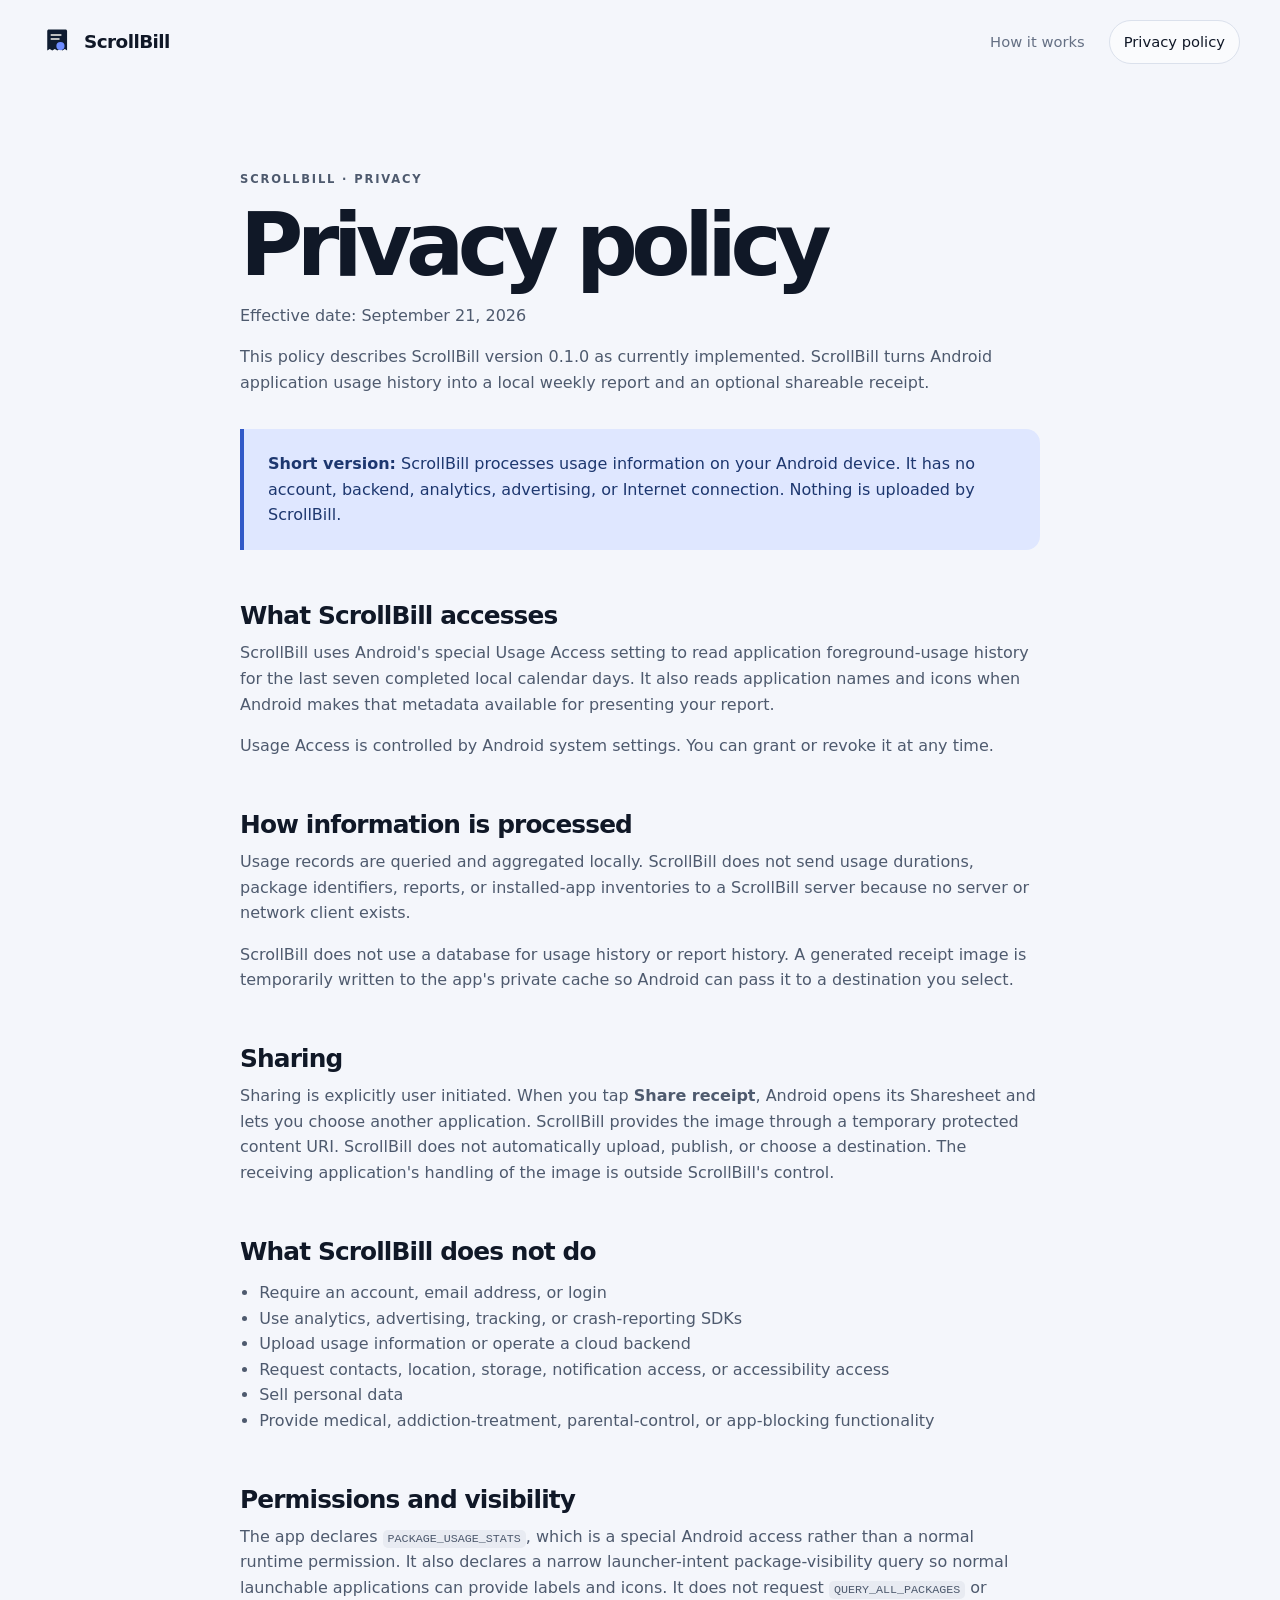
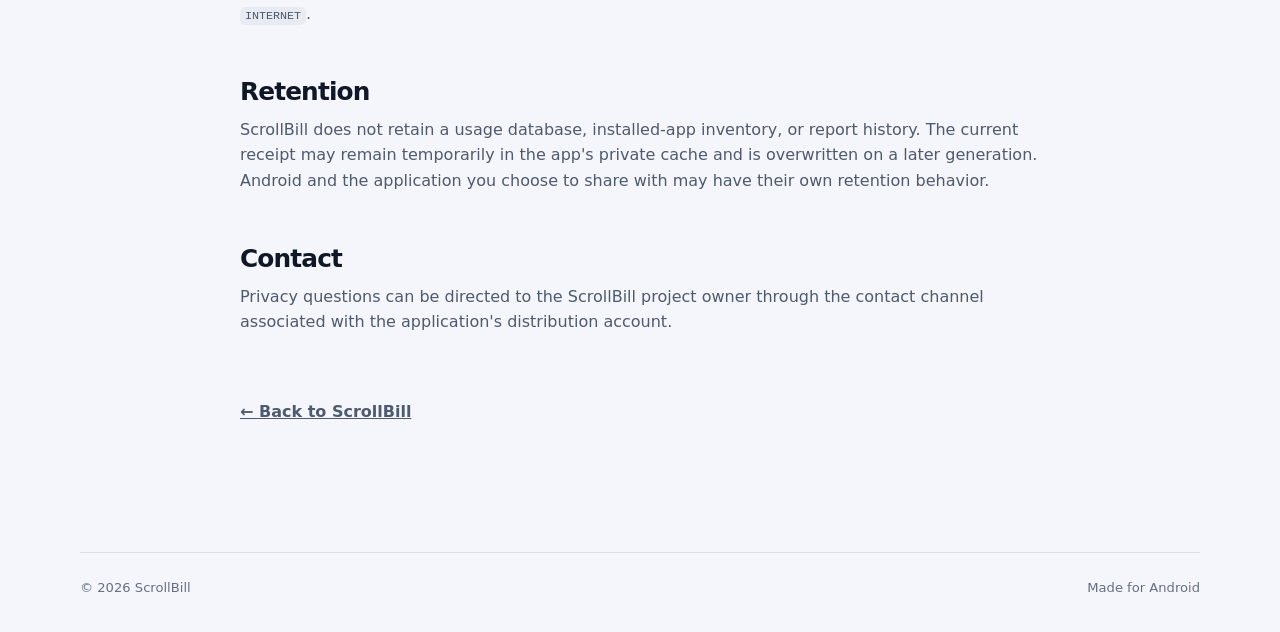
==== docs/privacy.html @ b6c968b8 "feat: add ScrollBill landing and privacy pages" ====
<!doctype html>
<html lang="en">
<head>
  <meta charset="utf-8">
  <meta name="viewport" content="width=device-width, initial-scale=1">
  <meta name="description" content="ScrollBill privacy policy. Reports are calculated locally on your Android device.">
  <meta name="theme-color" content="#0f1c31">
  <title>Privacy policy — ScrollBill</title>
  <link rel="stylesheet" href="styles.css">
</head>
<body>
  <header class="site-header">
    <a class="brand" href="index.html" aria-label="ScrollBill home">
      <svg class="brand-mark" viewBox="0 0 108 108" aria-hidden="true">
        <path class="mark-paper" d="M27 14h54c2.8 0 5 2.2 5 5v62l-7-5-8 5-8-5-8 5-8-5-8 5-8-5-8 5V19c0-2.8 2.2-5 5-5Z"/>
        <path class="mark-ink" d="M34 29h34v5H34zm0 13h28v5H34z"/>
        <path class="mark-accent" d="M78 67a13 13 0 1 1-26 0 13 13 0 0 1 26 0Zm-15-9h4v10l-7 5-2-3 5-4V58Z"/>
      </svg>
      <span>ScrollBill</span>
    </a>
    <nav class="nav-links" aria-label="Primary navigation">
      <a href="index.html#how-it-works">How it works</a>
      <a class="nav-button" href="privacy.html">Privacy policy</a>
    </nav>
  </header>

  <main class="legal-page section-shell">
    <p class="eyebrow">ScrollBill · Privacy</p>
    <h1>Privacy policy</h1>
    <p class="legal-lede">Effective date: September 21, 2026</p>
    <p>This policy describes ScrollBill version 0.1.0 as currently implemented. ScrollBill turns Android application usage history into a local weekly report and an optional shareable receipt.</p>

    <div class="legal-callout">
      <strong>Short version:</strong> ScrollBill processes usage information on your Android device. It has no account, backend, analytics, advertising, or Internet connection. Nothing is uploaded by ScrollBill.
    </div>

    <h2>What ScrollBill accesses</h2>
    <p>ScrollBill uses Android's special Usage Access setting to read application foreground-usage history for the last seven completed local calendar days. It also reads application names and icons when Android makes that metadata available for presenting your report.</p>
    <p>Usage Access is controlled by Android system settings. You can grant or revoke it at any time.</p>

    <h2>How information is processed</h2>
    <p>Usage records are queried and aggregated locally. ScrollBill does not send usage durations, package identifiers, reports, or installed-app inventories to a ScrollBill server because no server or network client exists.</p>
    <p>ScrollBill does not use a database for usage history or report history. A generated receipt image is temporarily written to the app's private cache so Android can pass it to a destination you select.</p>

    <h2>Sharing</h2>
    <p>Sharing is explicitly user initiated. When you tap <strong>Share receipt</strong>, Android opens its Sharesheet and lets you choose another application. ScrollBill provides the image through a temporary protected content URI. ScrollBill does not automatically upload, publish, or choose a destination. The receiving application's handling of the image is outside ScrollBill's control.</p>

    <h2>What ScrollBill does not do</h2>
    <ul>
      <li>Require an account, email address, or login</li>
      <li>Use analytics, advertising, tracking, or crash-reporting SDKs</li>
      <li>Upload usage information or operate a cloud backend</li>
      <li>Request contacts, location, storage, notification access, or accessibility access</li>
      <li>Sell personal data</li>
      <li>Provide medical, addiction-treatment, parental-control, or app-blocking functionality</li>
    </ul>

    <h2>Permissions and visibility</h2>
    <p>The app declares <code>PACKAGE_USAGE_STATS</code>, which is a special Android access rather than a normal runtime permission. It also declares a narrow launcher-intent package-visibility query so normal launchable applications can provide labels and icons. It does not request <code>QUERY_ALL_PACKAGES</code> or <code>INTERNET</code>.</p>

    <h2>Retention</h2>
    <p>ScrollBill does not retain a usage database, installed-app inventory, or report history. The current receipt may remain temporarily in the app's private cache and is overwritten on a later generation. Android and the application you choose to share with may have their own retention behavior.</p>

    <h2>Contact</h2>
    <p>Privacy questions can be directed to the ScrollBill project owner through the contact channel associated with the application's distribution account.</p>

    <p class="legal-back"><a href="index.html">← Back to ScrollBill</a></p>
  </main>

  <footer class="site-footer section-shell">
    <span>© <span data-current-year>2026</span> ScrollBill</span>
    <span>Made for Android</span>
  </footer>
  <script src="script.js"></script>
</body>
</html>
---- docs/styles.css ----
:root {
  --ink: #101827;
  --navy: #0f1c31;
  --muted: #657084;
  --paper: #f8f5ee;
  --mist: #f4f6fb;
  --line: #dbe1ec;
  --accent: #3159c8;
  --accent-soft: #dfe7ff;
  --teal: #0c7b73;
  --shadow: 0 26px 70px rgba(15, 28, 49, .16);
}

* { box-sizing: border-box; }
html { scroll-behavior: smooth; }
body {
  margin: 0;
  color: var(--ink);
  background: var(--mist);
  font-family: Inter, ui-sans-serif, system-ui, -apple-system, BlinkMacSystemFont, "Segoe UI", sans-serif;
  line-height: 1.6;
}
a { color: inherit; }
.section-shell { width: min(1120px, calc(100% - 48px)); margin-inline: auto; }
.site-header {
  width: min(1200px, calc(100% - 48px));
  margin: 0 auto;
  min-height: 84px;
  display: flex;
  align-items: center;
  justify-content: space-between;
  gap: 24px;
}
.brand { display: inline-flex; align-items: center; gap: 10px; text-decoration: none; font-weight: 800; letter-spacing: -.03em; font-size: 1.15rem; }
.brand-mark { width: 34px; height: 34px; display: block; }
.mark-paper { fill: var(--navy); }
.mark-ink { fill: var(--paper); }
.mark-accent { fill: #6e8cff; }
.nav-links { display: flex; align-items: center; gap: 24px; color: var(--muted); font-size: .92rem; }
.nav-links a { text-decoration: none; }
.nav-links a:hover, .site-footer a:hover { color: var(--accent); }
.nav-button { padding: 9px 14px; border: 1px solid var(--line); border-radius: 999px; color: var(--ink); background: rgba(255,255,255,.56); }
.hero { min-height: 690px; display: grid; grid-template-columns: minmax(0, 1fr) minmax(360px, 470px); align-items: center; gap: 72px; padding: 76px 0 96px; }
.eyebrow { margin: 0 0 16px; color: var(--teal); font-size: .72rem; font-weight: 800; letter-spacing: .16em; text-transform: uppercase; }
h1, h2, h3, p { margin-top: 0; }
h1 { max-width: 660px; margin-bottom: 24px; font-size: clamp(3.3rem, 7vw, 6.6rem); line-height: .95; letter-spacing: -.075em; }
h2 { margin-bottom: 18px; font-size: clamp(2.4rem, 5vw, 4.6rem); line-height: .98; letter-spacing: -.065em; }
h3 { margin-bottom: 10px; font-size: 1.25rem; line-height: 1.1; letter-spacing: -.025em; }
.hero-lede { max-width: 560px; color: var(--muted); font-size: 1.16rem; }
.hero-actions { display: flex; flex-wrap: wrap; gap: 12px; margin: 32px 0 22px; }
.button { display: inline-flex; align-items: center; gap: 12px; min-height: 48px; padding: 12px 18px; border-radius: 999px; text-decoration: none; font-weight: 750; font-size: .92rem; }
.button-primary { color: #fff; background: var(--navy); box-shadow: 0 12px 24px rgba(15,28,49,.18); }
.button-primary:hover { background: #1d3150; transform: translateY(-1px); }
.button-quiet { color: var(--ink); background: transparent; border: 1px solid var(--line); }
.privacy-note { display: flex; align-items: center; gap: 9px; color: var(--muted); font-size: .88rem; }
.note-dot { width: 8px; height: 8px; border-radius: 50%; background: var(--teal); box-shadow: 0 0 0 5px rgba(12,123,115,.12); }
.hero-receipt { position: relative; width: min(100%, 420px); justify-self: center; }
.receipt-shadow { position: absolute; inset: 8% -4% -5%; background: #c9d2e2; filter: blur(28px); opacity: .75; transform: rotate(4deg); }
.receipt-card { position: relative; padding: 36px 32px 34px; color: #131b29; background: var(--paper); box-shadow: var(--shadow); clip-path: polygon(0 0,100% 0,100% 97%,96% 100%,92% 97%,88% 100%,84% 97%,80% 100%,76% 97%,72% 100%,68% 97%,64% 100%,60% 97%,56% 100%,52% 97%,48% 100%,44% 97%,40% 100%,36% 97%,32% 100%,28% 97%,24% 100%,20% 97%,16% 100%,12% 97%,8% 100%,4% 97%,0 100%); }
.receipt-head { display: grid; gap: 5px; }
.receipt-brand { font-size: 1.22rem; font-weight: 900; letter-spacing: .08em; }
.receipt-meta, .receipt-date, .receipt-label, .receipt-section-label { color: #687184; font-size: .65rem; font-weight: 800; letter-spacing: .13em; text-transform: uppercase; }
.receipt-total { display: grid; gap: 5px; margin: 44px 0 24px; }
.receipt-number { font-size: clamp(2.8rem, 7vw, 4.3rem); line-height: .9; font-weight: 900; letter-spacing: -.07em; }
.receipt-rule { height: 1px; margin: 19px 0; background: #b9c0c9; }
.receipt-section-label { margin-bottom: 11px; color: #3159c8; }
.receipt-row, .receipt-summary { display: flex; justify-content: space-between; gap: 18px; padding: 6px 0; font-family: ui-monospace, SFMono-Regular, Menlo, Consolas, monospace; font-size: .83rem; }
.receipt-row strong, .receipt-summary strong { white-space: nowrap; font-weight: 800; }
.receipt-summary { font-size: .88rem; }
.receipt-summary:first-of-type { font-size: 1rem; font-weight: 850; }
.receipt-footer { margin-top: 37px; font-size: .72rem; font-weight: 900; letter-spacing: .11em; }
.receipt-made { margin-top: 9px; color: #687184; font-size: .67rem; }
.trust-strip { border-block: 1px solid var(--line); background: rgba(255,255,255,.58); }
.trust-grid { min-height: 128px; display: grid; grid-template-columns: 1fr 2fr auto; align-items: center; gap: 32px; }
.trust-grid .eyebrow { margin: 0; }
.trust-grid p:not(.eyebrow) { max-width: 560px; margin: 0; color: var(--muted); }
.trust-grid a { color: var(--accent); font-weight: 800; text-decoration: none; white-space: nowrap; }
.feature-section { padding: 130px 0 150px; }
.section-intro { max-width: 660px; margin-bottom: 52px; }
.section-intro > p:last-child { color: var(--muted); font-size: 1.08rem; }
.feature-grid { display: grid; grid-template-columns: repeat(3, 1fr); gap: 16px; }
.feature-card { min-height: 260px; padding: 26px; border: 1px solid var(--line); border-radius: 20px; background: rgba(255,255,255,.62); }
.feature-card-accent { color: #fff; border-color: var(--navy); background: var(--navy); }
.feature-card p { color: var(--muted); }
.feature-card-accent p { color: #bdc7d9; }
.feature-number { display: block; margin-bottom: 58px; color: var(--accent); font: 800 .75rem ui-monospace, SFMono-Regular, Menlo, monospace; letter-spacing: .12em; }
.feature-card-accent .feature-number { color: #8ea5ff; }
.closing { display: flex; align-items: end; justify-content: space-between; gap: 32px; padding: 0 0 116px; }
.closing h2 { margin-bottom: 0; }
.site-footer { display: flex; justify-content: space-between; gap: 20px; padding: 24px 0 34px; color: var(--muted); border-top: 1px solid var(--line); font-size: .82rem; }
.legal-page { max-width: 800px; padding: 86px 0 112px; }
.legal-page h1 { max-width: 700px; margin-bottom: 16px; font-size: clamp(3rem, 7vw, 5.4rem); }
.legal-lede { color: var(--muted); }
.legal-page h2 { margin: 54px 0 12px; font-size: 1.55rem; letter-spacing: -.035em; }
.legal-page p, .legal-page li { color: #4e5a6e; }
.legal-page ul { padding-left: 1.2rem; }
.legal-callout { margin: 34px 0; padding: 22px 24px; border-left: 4px solid var(--accent); border-radius: 0 14px 14px 0; background: var(--accent-soft); }
.legal-callout, .legal-callout strong { color: #1d376f; }
code { padding: 2px 5px; border-radius: 5px; background: #e8ebf2; font-size: .9em; }
.legal-back { margin-top: 64px; font-weight: 800; }
@media (max-width: 820px) {
  .nav-links a:not(.nav-button) { display: none; }
  .hero { grid-template-columns: 1fr; gap: 42px; padding-top: 54px; }
  .hero-receipt { width: min(100%, 430px); }
  .trust-grid { grid-template-columns: 1fr; gap: 10px; padding: 24px 0; }
  .trust-grid a { margin-top: 5px; }
  .feature-grid { grid-template-columns: 1fr; }
  .feature-card { min-height: 0; }
  .feature-number { margin-bottom: 34px; }
  .closing { align-items: start; flex-direction: column; padding-bottom: 78px; }
}
@media (max-width: 520px) {
  .section-shell, .site-header { width: min(100% - 32px, 1120px); }
  .site-header { min-height: 72px; }
  h1 { font-size: clamp(3.2rem, 16vw, 5rem); }
  .hero { padding: 46px 0 72px; }
  .receipt-card { padding: 28px 22px 28px; }
  .receipt-row, .receipt-summary { font-size: .75rem; }
  .receipt-total { margin-top: 34px; }
  .feature-section { padding: 90px 0 96px; }
  .site-footer { flex-direction: column; }
}
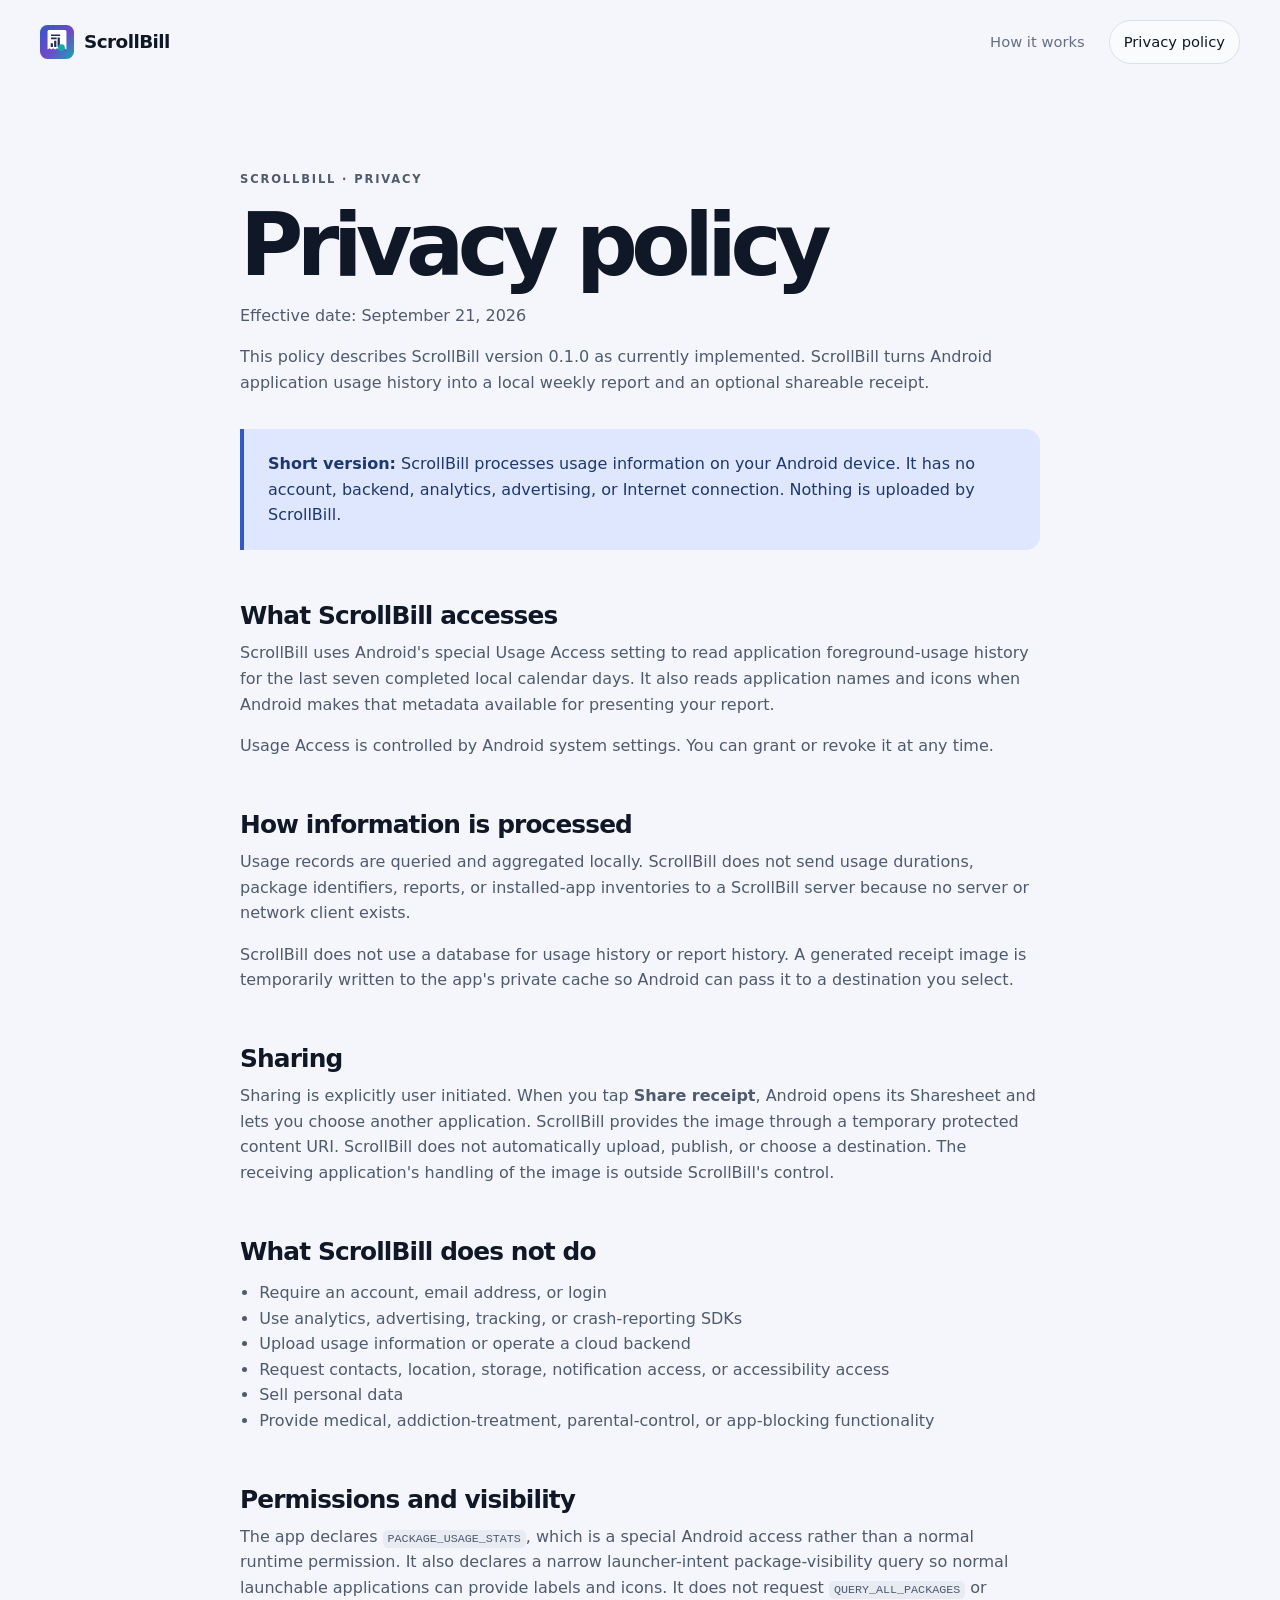
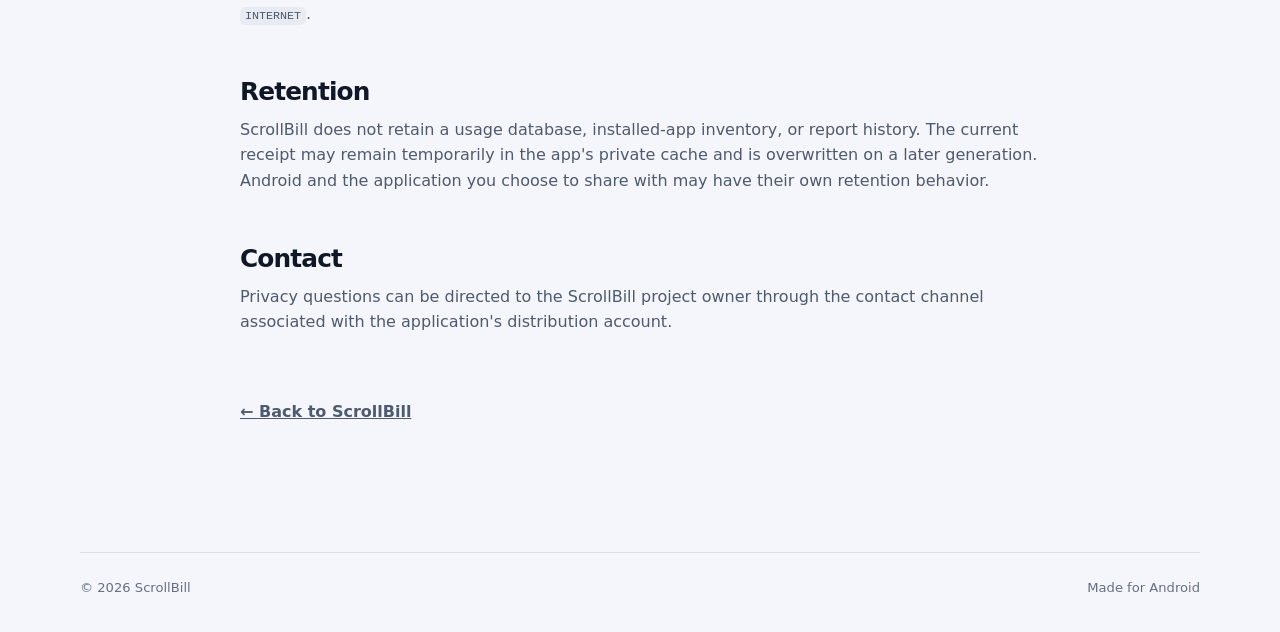
==== commit 7bda5519: "feat: refresh ScrollBill branding and weekly dashboard" ====
--- a/docs/privacy.html
+++ b/docs/privacy.html
@@ -12,9 +12,11 @@
   <header class="site-header">
     <a class="brand" href="index.html" aria-label="ScrollBill home">
       <svg class="brand-mark" viewBox="0 0 108 108" aria-hidden="true">
-        <path class="mark-paper" d="M27 14h54c2.8 0 5 2.2 5 5v62l-7-5-8 5-8-5-8 5-8-5-8 5-8-5-8 5V19c0-2.8 2.2-5 5-5Z"/>
-        <path class="mark-ink" d="M34 29h34v5H34zm0 13h28v5H34z"/>
-        <path class="mark-accent" d="M78 67a13 13 0 1 1-26 0 13 13 0 0 1 26 0Zm-15-9h4v10l-7 5-2-3 5-4V58Z"/>
+        <defs><linearGradient id="scrollbill-brand-gradient" x1="0" y1="0" x2="1" y2="1"><stop offset="0" stop-color="#3159c8"/><stop offset=".55" stop-color="#6e4ac5"/><stop offset="1" stop-color="#10a9b3"/></linearGradient></defs>
+        <rect width="108" height="108" rx="24" fill="url(#scrollbill-brand-gradient)"/>
+        <path fill="#fff" d="M29 16h50c2.8 0 5 2.2 5 5v57l-6-4-6 4-6-4-6 4-6-4-6 4-6-4-6 4-6-4-6 4V21c0-2.8 2.2-5 5-5Z"/>
+        <path fill="#1e2b55" d="M34 58h7v12h-7zM45 50h7v20h-7zM56 40h7v30h-7zM35 30h29v5H35zM35 40h18v5H35z"/>
+        <path fill="#13a8ad" d="M79 72a11 11 0 1 1-22 0 11 11 0 0 1 22 0Zm-12-9h3v9l5 4-2 3-6-5Z"/>
       </svg>
       <span>ScrollBill</span>
     </a>
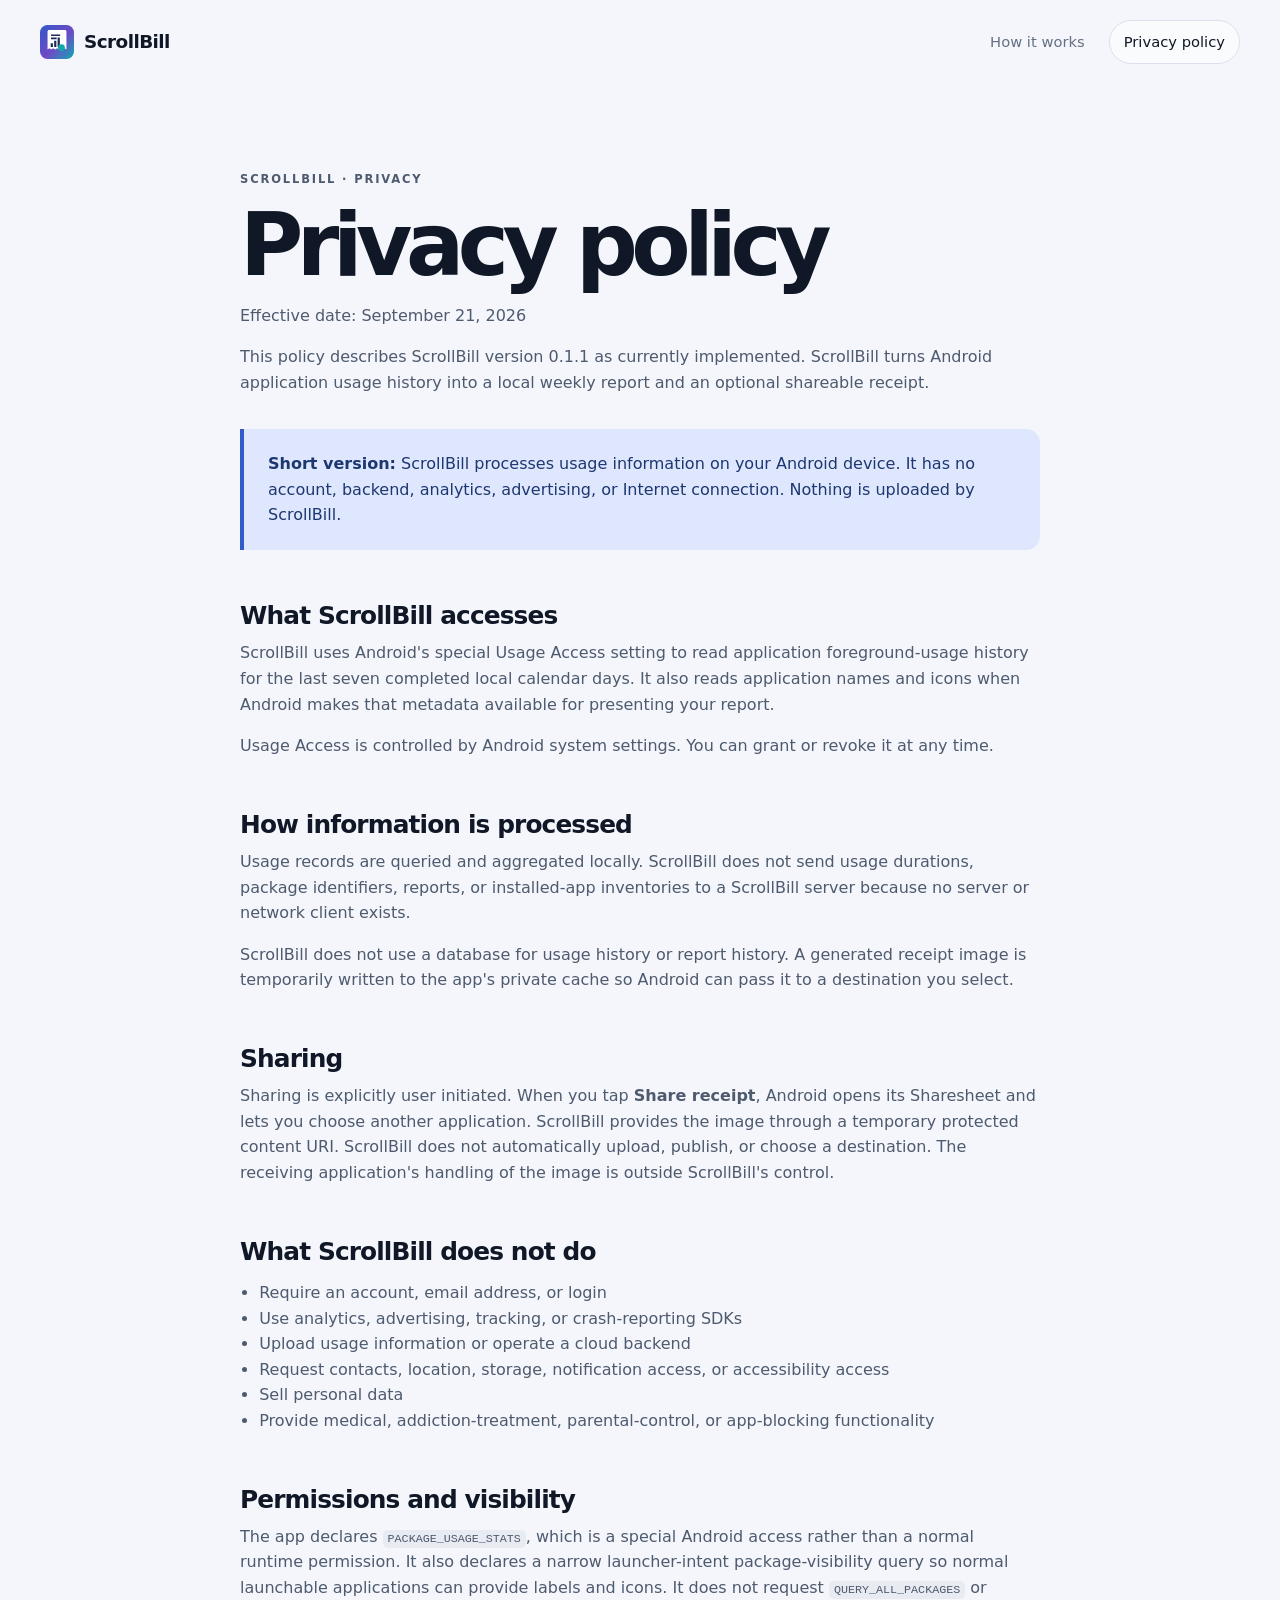
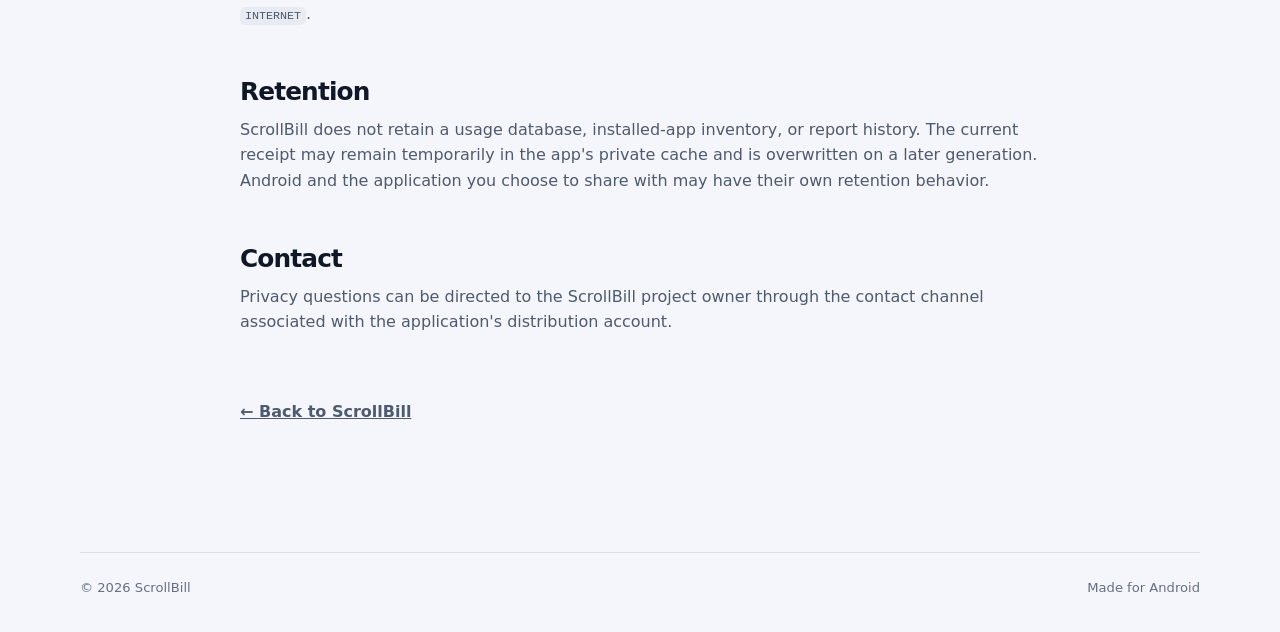
==== commit a68c66de: "chore: prepare ScrollBill 0.1.1 release" ====
--- a/docs/privacy.html
+++ b/docs/privacy.html
@@ -30,7 +30,7 @@
     <p class="eyebrow">ScrollBill · Privacy</p>
     <h1>Privacy policy</h1>
     <p class="legal-lede">Effective date: September 21, 2026</p>
-    <p>This policy describes ScrollBill version 0.1.0 as currently implemented. ScrollBill turns Android application usage history into a local weekly report and an optional shareable receipt.</p>
+    <p>This policy describes ScrollBill version 0.1.1 as currently implemented. ScrollBill turns Android application usage history into a local weekly report and an optional shareable receipt.</p>
 
     <div class="legal-callout">
       <strong>Short version:</strong> ScrollBill processes usage information on your Android device. It has no account, backend, analytics, advertising, or Internet connection. Nothing is uploaded by ScrollBill.
